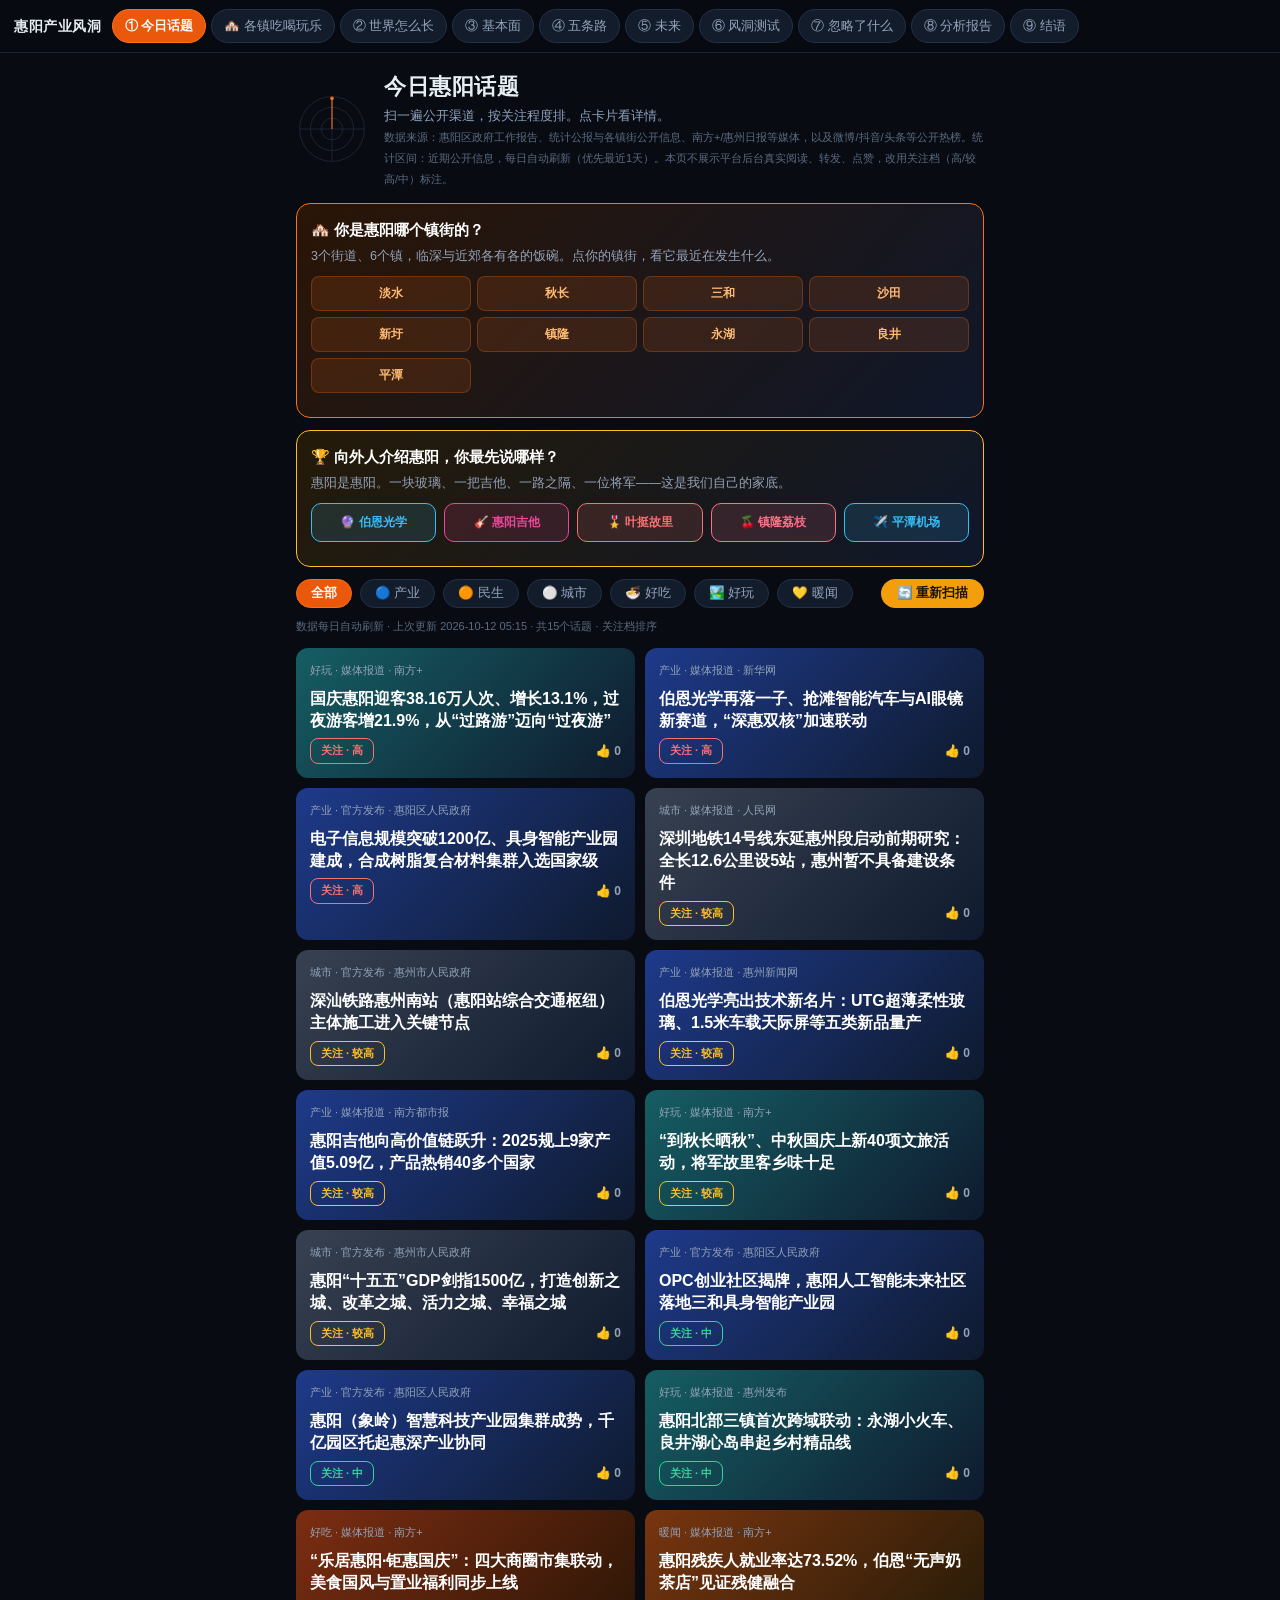
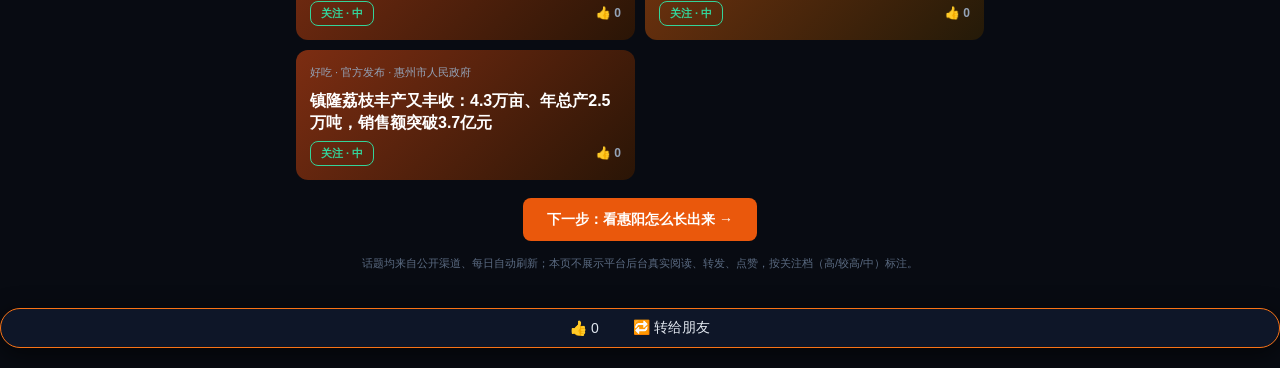
==== index.html @ 1bed4685 "惠阳产业决策风洞（命门·邻）：10页面+统一模型内核+hot/life 数据快照 (2026-10-12)" ====
<!doctype html>
<html lang="zh-CN"><head><meta charset="utf-8"><meta name="viewport" content="width=device-width,initial-scale=1">
<title>惠阳产业风洞 · 今日话题</title>
<style>
*{box-sizing:border-box}
body{margin:0;background:#080b12;color:#e6edf3;font:14px/1.6 -apple-system,"PingFang SC","Microsoft YaHei",sans-serif}
.nav{position:sticky;top:0;z-index:50;display:flex;gap:5px;align-items:center;padding:9px 14px;background:rgba(8,11,18,.95);border-bottom:1px solid #1b2434;backdrop-filter:blur(8px);overflow-x:auto}
.nav b{font-size:14px;margin-right:6px;letter-spacing:.5px;flex:none}
.nav a{background:#131c2b;color:#93a4bd;border:1px solid #22304a;padding:6px 12px;border-radius:20px;font-size:12.5px;text-decoration:none;white-space:nowrap;flex:none}
.nav a.on{background:#ea580c;border-color:#f97316;color:#fff;font-weight:600}
.wrap{max-width:720px;margin:auto;padding:16px}
.head{display:flex;align-items:center;gap:16px;margin-bottom:14px}
.radar{width:72px;height:72px;flex:none;position:relative}
h1{font-size:22px;margin:0 0 2px;letter-spacing:.5px}
.sub{color:#8fa3bf;font-size:13px;margin:0}
.toolbar{display:flex;gap:8px;align-items:center;margin-bottom:10px;flex-wrap:wrap}
.cat{background:#131c2b;color:#93a4bd;border:1px solid #22304a;padding:5px 14px;border-radius:16px;font-size:12.5px;cursor:pointer;transition:.2s}
.cat.on{background:#ea580c;border-color:#f97316;color:#fff;font-weight:600}
.refresh{background:#f59e0b;color:#1a1206;border:0;padding:6px 16px;border-radius:16px;font-size:12.5px;font-weight:700;cursor:pointer;margin-left:auto}
.refresh:active{transform:scale(.96)}
.scan-info{font-size:11px;color:#5b6b82;margin-bottom:12px}
.next{text-align:center;margin-top:18px}
.next a{background:#ea580c;color:#fff;padding:10px 24px;border-radius:8px;text-decoration:none;font-weight:600;display:inline-block}
.disc{margin-top:14px;font-size:11px;color:#5b6b82;text-align:center}
@keyframes fd{from{opacity:0;transform:translateY(8px)}to{opacity:1;transform:none}}
@keyframes spin{to{transform:rotate(360deg)}}
.scanline{transform-origin:center;animation:spin 3s linear infinite}
.scanline.fast{animation-duration:.8s}
@keyframes pulse{0%,100%{opacity:.4}50%{opacity:1}}
.pulse{animation:pulse 1.5s ease-in-out infinite}
</style></head><body>

<div class="nav">
  <b>惠阳产业风洞</b>
  <a href="index.html" class="on">① 今日话题</a>
  <a href="town.html">🏘️ 各镇吃喝玩乐</a>
  <a href="network.html">② 世界怎么长</a>
  <a href="who.html">③ 基本面</a>
  <a href="choices.html">④ 五条路</a>
  <a href="future.html">⑤ 未来</a>
  <a href="windtunnel.html">⑥ 风洞测试</a>
  <a href="blindspot.html">⑦ 忽略了什么</a>
  <a href="report.html">⑧ 分析报告</a>
  <a href="ending.html">⑨ 结语</a>
</div>

<div class="wrap">
  <div class="head">
    <svg class="radar" viewBox="0 0 80 80">
      <circle cx="40" cy="40" r="36" fill="none" stroke="#1c2739" stroke-width="1"/>
      <circle cx="40" cy="40" r="24" fill="none" stroke="#1c2739" stroke-width="1"/>
      <circle cx="40" cy="40" r="12" fill="none" stroke="#1c2739" stroke-width="1"/>
      <line x1="40" y1="4" x2="40" y2="76" stroke="#1c2739" stroke-width="1"/>
      <line x1="4" y1="40" x2="76" y2="40" stroke="#1c2739" stroke-width="1"/>
      <g class="scanline" id="scanline">
        <line x1="40" y1="40" x2="40" y2="6" stroke="#f97316" stroke-width="1.5" opacity="0.8"/>
        <circle cx="40" cy="6" r="2" fill="#f97316"/>
      </g>
    </svg>
    <div>
      <h1>今日惠阳话题</h1>
      <p class="sub">扫一遍公开渠道，按关注程度排。点卡片看详情。<br><span style="font-size:11px;color:#5b6b82">数据来源：惠阳区政府工作报告、统计公报与各镇街公开信息、南方+/惠州日报等媒体，以及微博/抖音/头条等公开热榜。统计区间：近期公开信息，每日自动刷新（优先最近1天）。本页不展示平台后台真实阅读、转发、点赞，改用关注档（高/较高/中）标注。</span></p>
    </div>
  </div>

  <!-- 你是哪个镇街的 -->
  <div style="margin:12px 0;padding:14px;background:linear-gradient(135deg,#2a1506,#0f172a);border:1px solid #f97316;border-radius:14px">
    <div style="font-size:15px;font-weight:800;color:#fff;margin-bottom:4px">🏘️ 你是惠阳哪个镇街的？</div>
    <div style="font-size:12.5px;color:#94a3b8;margin-bottom:10px">3个街道、6个镇，临深与近郊各有各的饭碗。点你的镇街，看它最近在发生什么。</div>
    <div id="townGrid" style="display:grid;grid-template-columns:repeat(4,1fr);gap:6px"></div>
    <div id="townOut" style="margin-top:10px;font-size:12.5px;color:#cbd5e1;line-height:1.6"></div>
  </div>

  <!-- 惠阳骄傲 -->
  <div style="margin:12px 0;padding:14px;background:linear-gradient(135deg,#241a08,#0f172a);border:1px solid #fbbf24;border-radius:14px">
    <div style="font-size:15px;font-weight:800;color:#fff;margin-bottom:4px">🏆 向外人介绍惠阳，你最先说哪样？</div>
    <div style="font-size:12.5px;color:#94a3b8;margin-bottom:10px">惠阳是惠阳。一块玻璃、一把吉他、一路之隔、一位将军——这是我们自己的家底。</div>
    <div id="proudGrid" style="display:flex;gap:8px;flex-wrap:wrap"></div>
    <div id="proudOut" style="margin-top:10px;font-size:12.5px;color:#cbd5e1;line-height:1.6"></div>
  </div>


  <div class="toolbar">
    <button class="cat on" data-c="all">全部</button>
    <button class="cat" data-c="ind">🔵 产业</button>
    <button class="cat" data-c="life">🟠 民生</button>
    <button class="cat" data-c="city">⚪ 城市</button>
    <button class="cat" data-c="food">🍜 好吃</button>
    <button class="cat" data-c="fun">🏞️ 好玩</button>
    <button class="cat" data-c="gossip">💛 暖闻</button>
    <button class="refresh" id="btnScan">🔄 重新扫描</button>
  </div>
  <div class="scan-info" id="scanInfo">正在读取当日话题…</div>

  <div id="topicList"></div>

  <div class="next"><a href="network.html">下一步：看惠阳怎么长出来 →</a></div>
  <div class="disc">话题均来自公开渠道、每日自动刷新；本页不展示平台后台真实阅读、转发、点赞，按关注档（高/较高/中）标注。</div>
</div>

<script>
let curCat="all";
let liveTopics=[];

const catMap={industry:"ind",livelihood:"life",city:"city",food:"food",fun:"fun",gossip:"gossip"};
let allData=[];
let hotMeta={};

// 读取当日话题快照（由数据雷达每日生成、推送）
async function loadHot(){
  let j;
  for(let a=0;a<3;a++){
    try{
      const r=await fetch("hot.json?ts="+Date.now());
      if(!r.ok) throw new Error("http "+r.status);
      j=await r.json(); break;
    }catch(e){ if(a===2) throw e; await new Promise(s=>setTimeout(s,500)); }
  }
  hotMeta=j;
  allData=j.items.map(it=>({
    t:it.title, c:catMap[it.cat]||"city",
    src:it.source, srcLevel:it.srcLevel, url:it.url, d:it.summary,
    live:it.live, tier:it.tier
  }));
}

function allTopics(){return allData;}

function render(){
  let list=curCat==="all"?allTopics():allTopics().filter(x=>x.c===curCat);
  const grads={ind:"linear-gradient(135deg,#1e3a8a,#0f1a2e)",life:"linear-gradient(135deg,#7c2d12,#1a0f0f)",city:"linear-gradient(135deg,#374151,#0f1a2e)",food:"linear-gradient(135deg,#7c2d12,#2a1506)",fun:"linear-gradient(135deg,#155e63,#0f1a2e)",gossip:"linear-gradient(135deg,#78350f,#241a08)"};
  const catName={ind:"产业",life:"民生",city:"城市",food:"好吃",fun:"好玩",gossip:"暖闻"};
  const tierColor={"高":"#f87171","较高":"#fbbf24","中":"#34d399"};
  const el=document.getElementById("topicList");
  el.style.cssText="display:grid;grid-template-columns:1fr 1fr;gap:10px";
  el.innerHTML=list.map((x)=>{
    const liveBadge=x.live?'<span style="background:#dc2626;color:#fff;font-size:9px;padding:1px 5px;border-radius:3px;margin-left:5px">实时</span>':'';
    const tc=tierColor[x.tier]||"#34d399";
    return `<div class="tcard" data-t="${x.t}" style="background:${grads[x.c]||grads.city};border-radius:12px;padding:14px;cursor:pointer">
      <div style="font-size:11px;color:#94a3b8">${catName[x.c]||"城市"}${liveBadge} · ${x.srcLevel||""} · ${x.src||""}</div>
      <div style="font-size:16px;font-weight:800;color:#fff;margin:8px 0 6px;line-height:1.4">${x.t}</div>
      <div style="display:flex;align-items:center;justify-content:space-between">
        <span style="font-size:11px;font-weight:800;color:${tc};border:1px solid ${tc};border-radius:8px;padding:3px 10px">关注 · ${x.tier}</span>
        <span class="likeBtn" onclick="event.stopPropagation();like(this,'${x.t}')" style="font-size:12px;color:#94a3b8;cursor:pointer">👍 <b class="ln">0</b></span>
      </div>
      <div class="detail" style="font-size:11.5px;color:#cbd5e1;margin-top:8px;display:none">${x.d||""}</div>
    </div>`;
  }).join("");
  document.querySelectorAll("#topicList .tcard").forEach(c=>{
    c.onclick=()=>{const d=c.querySelector(".detail");d.style.display=d.style.display==="none"?"block":"none";};
  });
}
function like(el,t){
  let n=parseInt(el.querySelector(".ln").textContent)+1;
  el.querySelector(".ln").textContent=n;
  localStorage.setItem("like_"+t,n);
  el.style.transform="scale(1.2)";setTimeout(()=>el.style.transform="",200);
}
document.querySelectorAll(".cat").forEach(b=>{
  b.onclick=()=>{
    document.querySelectorAll(".cat").forEach(x=>x.classList.remove("on"));
    b.classList.add("on");
    curCat=b.dataset.c;
    render();
  };
});

function scanText(){
  return `数据每日自动刷新 · 上次更新 ${hotMeta.updated||"—"} · 共${allData.length}个话题 · 关注档排序`;
}

document.getElementById("btnScan").onclick=async function(){
  this.innerHTML='<span class="pulse">⏳</span> 扫描中…';
  document.getElementById("scanInfo").textContent="雷达旋转中，正在读取当日话题快照…";
  document.getElementById("scanline").classList.add("fast");
  await loadHot();
  this.innerHTML="🔄 重新扫描";
  document.getElementById("scanline").classList.remove("fast");
  document.getElementById("scanInfo").textContent=scanText();
  render();
};

(async()=>{
  await loadHot();
  document.getElementById("scanInfo").textContent=scanText();
  render();
})();
</script>

<div class="likebar">
  <button onclick="likePage()">👍 <span id="pcount">0</span></button>
  <button onclick="sharePage()">🔁 转给朋友</button>
</div>
<style>
.likebar{position:relative;bottom:auto;transform:none;display:flex;justify-content:center;align-items:center;margin:20px 0;background:rgba(15,23,42,.96);border:1px solid #f97316;border-radius:24px;padding:9px 20px;gap:22px;z-index:999;box-shadow:0 6px 24px rgba(0,0,0,.6)}
.likebar button{background:none;border:none;color:#e2e8f0;font-size:14px;cursor:pointer}
.likebar button:active{transform:scale(1.15)}
</style>
<script>
(function(){
  var k="like_"+location.pathname;
  var n=parseInt(localStorage.getItem(k)||"0");
  document.getElementById("pcount").textContent=n;
  window.likePage=function(){n++;localStorage.setItem(k,n);document.getElementById("pcount").textContent=n;};
  window.sharePage=function(){
    var m=document.getElementById("shareModal");
    if(!m){
      m=document.createElement("div");m.id="shareModal";
      m.style.cssText="position:fixed;inset:0;background:rgba(0,0,0,.8);z-index:9999;display:flex;align-items:center;justify-content:center;padding:20px";
      m.onclick=function(){m.remove();};
      m.innerHTML='<div style="background:#0f172a;padding:20px;border-radius:14px;text-align:center" onclick="event.stopPropagation()"><div style="color:#fff;font-size:14px;margin-bottom:12px">截图二维码，发给朋友/群</div><img src="https://api.qrserver.com/v1/create-qr-code/?size=200x200&data='+encodeURIComponent(location.href)+'" style="width:200px;height:200px;background:#fff;padding:8px;border-radius:8px"><div style="color:#94a3b8;font-size:12px;margin-top:12px">扫码打开</div></div>';
      document.body.appendChild(m);
    }
    navigator.clipboard && navigator.clipboard.writeText(location.href);
  };
})();
</script>
<script>
// 你是惠阳哪个镇街的
(function(){
  const TOWNS=[
    {n:"淡水",tag:"区中心·惠阳站",say:"区政府驻地，深汕高铁枢纽、老城商圈。"},
    {n:"秋长",tag:"伯恩·吉他·将军故里",say:"伯恩8万就业、吉他之乡、叶挺纪念园。"},
    {n:"三和",tag:"千亿园区",say:"象岭智慧科技产业园、具身智能主战场。"},
    {n:"沙田",tag:"温泉·舞麒麟",say:"润杨溪谷温泉、舞麒麟非遗。"},
    {n:"新圩",tag:"临深门户",say:"紧贴深圳，万洋科技城、产业一体化前沿。"},
    {n:"镇隆",tag:"荔枝之乡",say:"镇隆荔枝国家地标，山顶水库山野。"},
    {n:"永湖",tag:"慈姑·车载光学",say:"吊沥慈姑、伯恩车载光学基地。"},
    {n:"良井",tag:"汤粉·三黄鸡",say:"良井汤粉、三黄鸡，凤栖良田。"},
    {n:"平潭",tag:"机场·四季绿",say:"惠州平潭机场、都市蔬菜基地。"}
  ];
  document.getElementById("townGrid").innerHTML=TOWNS.map(t=>
    `<button onclick="pickTown('${t.n}')" style="background:#f9731622;border:1px solid #f9731644;color:#fdba74;border-radius:8px;padding:8px 4px;cursor:pointer;font-size:12px;font-weight:700">${t.n}</button>`
  ).join("");
  window.pickTown=function(n){
    const t=TOWNS.find(x=>x.n===n);if(!t)return;
    document.getElementById("townOut").innerHTML=`你是<b style="color:#fb923c">${t.n}人</b>——${t.tag}。<br>${t.say}<br><span style="color:#6b7280">这个镇街在惠阳这盘棋里，占的是${t.tag}这个位置。</span>`;
  };
})();
</script>
<script>
// 惠阳骄傲：向外人先说什么
(function(){
  const KEY="huiyang_proud_v1";
  const opts=[
    {k:"glass",label:"🔮 伯恩光学",c:"#38bdf8",say:"一块玻璃，全球智能设备外观结构龙头。"},
    {k:"guitar",label:"🎸 惠阳吉他",c:"#ec4899",say:"秋长吉他销40多国、半小时配齐。"},
    {k:"ye",label:"🎖️ 叶挺故里",c:"#f87171",say:"将军故里，红色客乡。"},
    {k:"lychee",label:"🍒 镇隆荔枝",c:"#fb7185",say:"国家地理标志，荔枝之乡。"},
    {k:"airport",label:"✈️ 平潭机场",c:"#38bdf8",say:"惠州机场，临深交通枢纽。"}
  ];
  let d=JSON.parse(localStorage.getItem(KEY)||'{}');
  opts.forEach(o=>{if(typeof d[o.k]!=="number")d[o.k]=0;});
  document.getElementById("proudGrid").innerHTML=opts.map(o=>
    `<button onclick="pickProud('${o.k}')" style="flex:1;min-width:80px;background:${o.c}22;border:1px solid ${o.c};color:${o.c};border-radius:10px;padding:10px 6px;cursor:pointer;font-size:12px;font-weight:700">${o.label}</button>`
  ).join("");
  window.pickProud=function(k){
    if(localStorage.getItem(KEY+"_done"))return;
    d[k]++;localStorage.setItem(KEY,JSON.stringify(d));localStorage.setItem(KEY+"_done","1");
    const my=opts.find(o=>o.k===k);
    document.getElementById("proudOut").innerHTML=`你选了<b style="color:${my.c}">${my.label}</b>。<br>这是你本机的记录——${my.say}<br>惠阳是惠阳，这就是我们的家底。`;
  };
})();
</script>
</body></html>
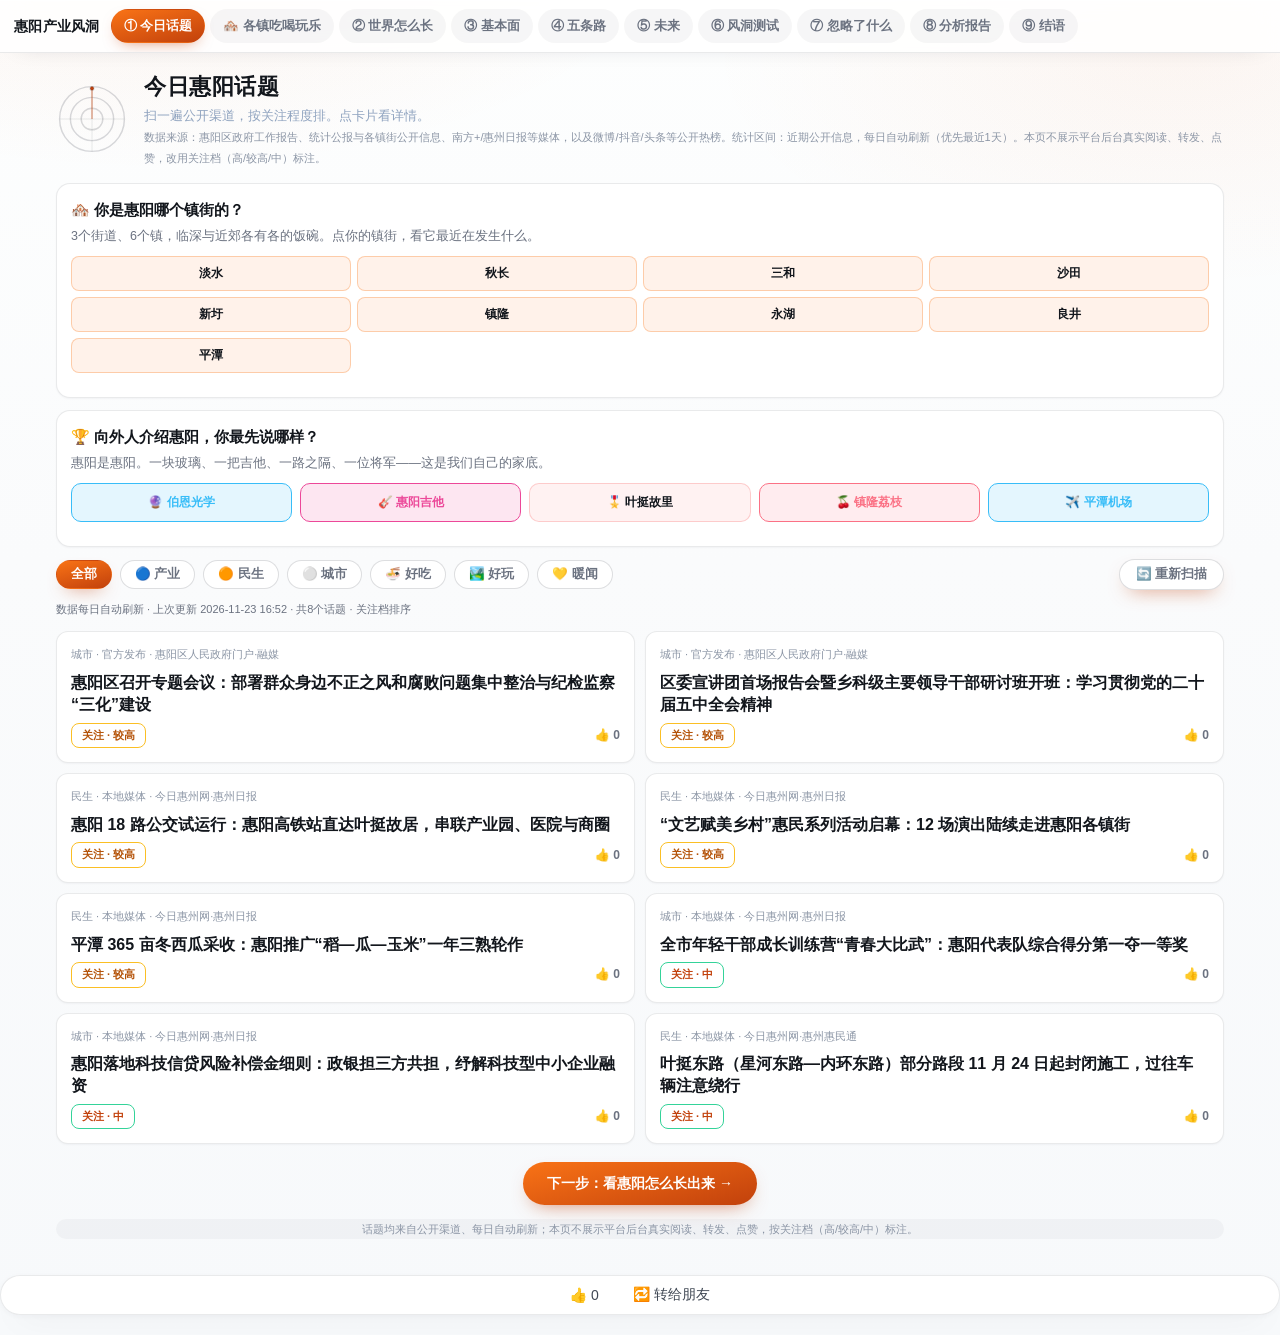
==== commit 188c4c91: "UI: 升级为高级白玻璃浅色设计系统 - 新增 ui/premium.css 覆盖层（保留原有结构与交互，只改配色/字重/阴影/圆角） - 11 个页面注入样式 + premium 偶发 503 自动" ====
--- a/index.html
+++ b/index.html
@@ -28,7 +28,14 @@
 .scanline.fast{animation-duration:.8s}
 @keyframes pulse{0%,100%{opacity:.4}50%{opacity:1}}
 .pulse{animation:pulse 1.5s ease-in-out infinite}
-</style></head><body>
+</style><link rel="stylesheet" href="ui/premium.css">
+<script>/* premium 样式偶发 503：失败自动重试一次 */
+(function(){var r={};Array.prototype.forEach.call(
+document.querySelectorAll('link[rel="stylesheet"][href*="premium"]'),
+function(l){l.addEventListener("error",function(){if(r[l.href])return;r[l.href]=1;
+var s=document.createElement("link");s.rel="stylesheet";
+s.href=l.href.split("?")[0]+"?retry="+Date.now();document.head.appendChild(s);});});})();</script>
+</head><body>
 
 <div class="nav">
   <b>惠阳产业风洞</b>
@@ -126,6 +133,7 @@
 
 function allTopics(){return allData;}
 
+function esc(s){return String(s==null?"":s).replace(/[&<>"']/g,c=>({"&":"&amp;","<":"&lt;",">":"&gt;",'"':"&quot;","'":"&#39;"}[c]));}
 function render(){
   let list=curCat==="all"?allTopics():allTopics().filter(x=>x.c===curCat);
   const grads={ind:"linear-gradient(135deg,#1e3a8a,#0f1a2e)",life:"linear-gradient(135deg,#7c2d12,#1a0f0f)",city:"linear-gradient(135deg,#374151,#0f1a2e)",food:"linear-gradient(135deg,#7c2d12,#2a1506)",fun:"linear-gradient(135deg,#155e63,#0f1a2e)",gossip:"linear-gradient(135deg,#78350f,#241a08)"};
@@ -136,16 +144,16 @@
   el.innerHTML=list.map((x)=>{
     const liveBadge=x.live?'<span style="background:#dc2626;color:#fff;font-size:9px;padding:1px 5px;border-radius:3px;margin-left:5px">实时</span>':'';
     const tc=tierColor[x.tier]||"#34d399";
-    return `<div class="tcard" data-t="${x.t}" style="background:${grads[x.c]||grads.city};border-radius:12px;padding:14px;cursor:pointer">
-      <div style="font-size:11px;color:#94a3b8">${catName[x.c]||"城市"}${liveBadge} · ${x.srcLevel||""} · ${x.src||""}</div>
-      <div style="font-size:16px;font-weight:800;color:#fff;margin:8px 0 6px;line-height:1.4">${x.t}</div>
+    return `<div class="tcard" data-t="${esc(x.t)}" style="background:${grads[x.c]||grads.city};border-radius:12px;padding:14px;cursor:pointer">
+      <div style="font-size:11px;color:#94a3b8">${catName[x.c]||"城市"}${liveBadge} · ${esc(x.srcLevel||"")} · ${esc(x.src||"")}</div>
+      <div style="font-size:16px;font-weight:800;color:#fff;margin:8px 0 6px;line-height:1.4">${esc(x.t)}</div>
       <div style="display:flex;align-items:center;justify-content:space-between">
-        <span style="font-size:11px;font-weight:800;color:${tc};border:1px solid ${tc};border-radius:8px;padding:3px 10px">关注 · ${x.tier}</span>
-        <span class="likeBtn" onclick="event.stopPropagation();like(this,'${x.t}')" style="font-size:12px;color:#94a3b8;cursor:pointer">👍 <b class="ln">0</b></span>
+        <span style="font-size:11px;font-weight:800;color:${tc};border:1px solid ${tc};border-radius:8px;padding:3px 10px">关注 · ${esc(x.tier||"")}</span>
+        <span class="likeBtn" onclick="event.stopPropagation();like(this,'${esc(x.t)}')" style="font-size:12px;color:#94a3b8;cursor:pointer">👍 <b class="ln">0</b></span>
       </div>
-      <div class="detail" style="font-size:11.5px;color:#cbd5e1;margin-top:8px;display:none">${x.d||""}</div>
+      <div class="detail" style="font-size:11.5px;color:#cbd5e1;margin-top:8px;display:none">${esc(x.d||"")}${x.url?'<div style="margin-top:8px"><a href="'+esc(x.url)+'" target="_blank" rel="noopener nofollow" style="color:#7dd3fc;text-decoration:underline" onclick="event.stopPropagation()">查看原始报道 ↗</a></div>':''}</div>
     </div>`;
-  }).join("");
+  }).join("")||'<div style="grid-column:1/-1;color:#5b6b82;text-align:center;padding:26px 0">今日话题快照暂不可用（读取失败），可点「重新扫描」重试；页面其余内容不受影响。</div>';
   document.querySelectorAll("#topicList .tcard").forEach(c=>{
     c.onclick=()=>{const d=c.querySelector(".detail");d.style.display=d.style.display==="none"?"block":"none";};
   });
@@ -173,16 +181,24 @@
   this.innerHTML='<span class="pulse">⏳</span> 扫描中…';
   document.getElementById("scanInfo").textContent="雷达旋转中，正在读取当日话题快照…";
   document.getElementById("scanline").classList.add("fast");
-  await loadHot();
-  this.innerHTML="🔄 重新扫描";
-  document.getElementById("scanline").classList.remove("fast");
-  document.getElementById("scanInfo").textContent=scanText();
+  try{
+    await loadHot();
+    this.innerHTML="🔄 重新扫描";
+    document.getElementById("scanline").classList.remove("fast");
+    document.getElementById("scanInfo").textContent=scanText();
+  }catch(e){
+    this.innerHTML="🔄 重新扫描";
+    document.getElementById("scanline").classList.remove("fast");
+    document.getElementById("scanInfo").textContent="扫描失败：快照暂不可用（请检查网络后重试）；页面其余内容不受影响。";
+  }
   render();
 };
 
 (async()=>{
-  await loadHot();
-  document.getElementById("scanInfo").textContent=scanText();
+  let hotOk=true;
+  try{ await loadHot(); }
+  catch(e){ hotOk=false; hotMeta={}; allData=[]; }
+  document.getElementById("scanInfo").textContent=hotOk?scanText():"今日话题快照暂不可用（读取失败），可点「重新扫描」重试；页面其余内容不受影响。";
   render();
 })();
 </script>
--- a/ui/premium.css
+++ b/ui/premium.css
@@ -0,0 +1,854 @@
+/* ============================================================
+   惠东 · 高级浅色设计系统（深色模板 → 白玻璃浅色）
+   只改颜色 / 字重 / 阴影 / 圆角，不动结构与交互
+   ============================================================ */
+:root{
+  --ac:#c2410c;            /* 区域主色：惠东海青 */
+  --ac-2:#ea580c;
+  --ac-soft:rgba(234,88,12,.10);
+  --ac-line:rgba(234,88,12,.34);
+  --ink:#12161c;
+  --ink2:#3f4753;
+  --ink3:#6b7280;
+  --ink4:#8b95a5;
+  --hair:rgba(17,24,39,.09);
+  --hair-2:rgba(17,24,39,.14);
+  --card:#ffffff;
+  --card-2:#fbfcfd;
+  --shadow-1:0 1px 2px rgba(16,24,40,.04);
+  --shadow-2:0 2px 6px rgba(16,24,40,.04), 0 14px 34px -18px rgba(16,24,40,.22);
+  --shadow-3:0 4px 12px rgba(16,24,40,.05), 0 28px 60px -24px rgba(16,24,40,.26);
+  --r-lg:18px; --r-md:14px; --r-sm:10px;
+  --gold:#b45309;
+  --red:#c0392b;
+  --green:#0f766e;
+  --violet:#6d28d9;
+}
+
+/* ---------- 基础 ---------- */
+html body{
+  background:
+    radial-gradient(900px 420px at 12% -6%, rgba(234,88,12,.07), transparent 60%),
+    radial-gradient(760px 380px at 92% 4%, rgba(234,88,12,.05), transparent 62%),
+    linear-gradient(180deg,#fdfefe 0%,#fafbfc 42%,#f7f9fb 100%) !important;
+  color:var(--ink) !important;
+  font-feature-settings:"tnum" 1;
+  -webkit-font-smoothing:antialiased;
+}
+html body ::selection{background:rgba(234,88,12,.18);color:var(--ink)}
+html body a{color:var(--ac)}
+html body b,html body strong{color:inherit}
+html body small{color:var(--ink3)}
+
+/* ---------- 顶部导航 ---------- */
+html body .nav{
+  background:rgba(255,255,255,.86) !important;
+  backdrop-filter:saturate(180%) blur(14px);
+  border-bottom:1px solid var(--hair) !important;
+  box-shadow:0 1px 0 rgba(255,255,255,.9) inset, 0 8px 24px -20px rgba(16,24,40,.28);
+}
+html body .nav b{color:var(--ink) !important;font-weight:800;letter-spacing:.02em}
+html body .nav a{
+  background:rgba(17,24,39,.035) !important;
+  color:var(--ink3) !important;
+  border:1px solid transparent !important;
+  border-radius:999px !important;
+  font-weight:600;
+  transition:background .18s,color .18s,border-color .18s;
+}
+html body .nav a:hover{background:rgba(234,88,12,.08) !important;color:var(--ac) !important}
+html body .nav a.on{
+  background:linear-gradient(165deg,#f97316,#c2410c) !important;
+  color:#fff !important;
+  border-color:transparent !important;
+  box-shadow:0 6px 16px -8px rgba(194,65,12,.65);
+}
+
+/* ---------- 版心 ---------- */
+html body .wrap{max-width:1200px}
+
+/* ---------- Hero ---------- */
+html body .hero{
+  background:
+    radial-gradient(120% 120% at 50% 0%, rgba(234,88,12,.10), transparent 58%),
+    linear-gradient(180deg,#ffffff 0%,#fbfdfe 100%) !important;
+  border:1px solid var(--hair) !important;
+  box-shadow:var(--shadow-2);
+}
+html body .hero::before{
+  background:
+    radial-gradient(circle at 16% 84%, rgba(234,88,12,.10) 0%, transparent 42%),
+    radial-gradient(circle at 82% 78%, rgba(251,191,36,.12) 0%, transparent 40%),
+    radial-gradient(circle at 50% 100%, rgba(234,88,12,.08) 0%, transparent 60%) !important;
+}
+html body .hero .kick{
+  color:var(--ac) !important;
+  font-weight:700;
+  letter-spacing:.32em !important;
+  font-size:10.5px !important;
+}
+html body .hero h1{
+  color:var(--ink) !important;
+  font-weight:900 !important;
+  letter-spacing:-.02em !important;
+  font-size:34px !important;
+  line-height:1.28 !important;
+}
+html body .hero h1 .sea{
+  background:linear-gradient(120deg,#c2410c,#ea580c 55%,#0ea5b7);
+  -webkit-background-clip:text;background-clip:text;color:transparent !important;
+}
+html body .hero .sub{color:var(--ink3) !important;line-height:1.9 !important}
+html body .hero .sub span{color:var(--ink4) !important}
+
+/* ---------- 卡片骨架 ---------- */
+html body .card,
+html body .scan-row,
+html body .town-panel,
+html body .proud-panel,
+html body .chartbox,
+html body .kpi,
+html body .metric,
+html body .val-card,
+html body .param-panel,
+html body .val-grid,
+html body .ab-card,
+html body .scen-grid,
+html body .vegcard{
+  background:linear-gradient(165deg,#ffffff 0%,#fcfdfe 100%) !important;
+  border:1px solid var(--hair) !important;
+  border-radius:var(--r-lg) !important;
+  box-shadow:var(--shadow-1) !important;
+}
+html body .card:hover,
+html body .tcard:hover{
+  box-shadow:var(--shadow-3) !important;
+  transform:translateY(-2px);
+}
+
+/* 强调面板：左侧主色竖条 */
+html body .town-panel,
+html body .proud-panel{
+  position:relative;overflow:hidden;
+}
+html body .town-panel::before,
+html body .proud-panel::before{
+  content:"";position:absolute;left:0;top:0;bottom:0;width:4px;
+  background:linear-gradient(180deg,var(--ac),rgba(234,88,12,.25));
+  border-radius:4px 0 0 4px;
+}
+
+/* ---------- 雷达 ---------- */
+html body .radar circle,
+html body .radar line{stroke:rgba(17,24,39,.16) !important}
+html body .radar .scanline line{stroke:var(--ac) !important}
+html body .radar .scanline circle{fill:var(--ac) !important}
+
+html body .scan-info{color:var(--ink3) !important;line-height:1.8}
+html body .refresh,
+html body .btn,
+html body .rbtn,
+html body .next a{
+  background:linear-gradient(165deg,#f97316,#c2410c) !important;
+  color:#fff !important;
+  border:0 !important;
+  border-radius:999px !important;
+  font-weight:700 !important;
+  box-shadow:0 8px 20px -10px rgba(194,65,12,.7) !important;
+  transition:transform .16s,box-shadow .16s !important;
+}
+html body .refresh:hover,
+html body .btn:hover,
+html body .next a:hover{transform:translateY(-1px);box-shadow:0 12px 26px -12px rgba(194,65,12,.75) !important}
+html body .ghost,
+html body .plain{
+  background:#fff !important;color:var(--ink2) !important;
+  border:1px solid var(--hair-2) !important;box-shadow:none !important;
+}
+
+/* ---------- 面板标题 ---------- */
+html body .town-panel .t,
+html body .proud-panel .t,
+html body .rank-title,
+html body .ruler-title,
+html body .acttitle,
+html body .conclusion{
+  color:var(--ink) !important;font-weight:800 !important;letter-spacing:-.01em;
+}
+html body .town-panel .d,
+html body .proud-panel .d,
+html body .ruler-desc{
+  color:var(--ink3) !important;
+}
+
+/* ---------- 镇街 / 骄傲 按钮 ---------- */
+html body .town-grid button,
+html body .proud-row button{
+  background:var(--ac-soft) !important;
+  border:1px solid var(--ac-line) !important;
+  color:var(--ac) !important;
+  font-weight:700 !important;
+  border-radius:var(--r-sm) !important;
+}
+html body .town-grid button:hover,
+html body .proud-row button:hover{
+  background:rgba(234,88,12,.18) !important;
+  transform:translateY(-1px);
+  box-shadow:0 8px 18px -12px rgba(194,65,12,.7);
+}
+html body .town-out,
+html body .proud-out,
+html body .vote-out{
+  color:var(--ink2) !important;line-height:1.85;
+}
+
+/* ---------- 分类筛选 ---------- */
+html body .cat,
+html body .switch,
+html body .toolbar button{
+  background:#fff !important;
+  color:var(--ink3) !important;
+  border:1px solid var(--hair-2) !important;
+  border-radius:999px !important;
+  font-weight:600 !important;
+}
+html body .cat:hover{color:var(--ac) !important;border-color:var(--ac-line) !important}
+html body .cat.on,
+html body .switch.on,
+html body .toolbar button.on{
+  background:linear-gradient(165deg,#f97316,#c2410c) !important;
+  color:#fff !important;border-color:transparent !important;
+  box-shadow:0 8px 18px -10px rgba(194,65,12,.7) !important;
+}
+
+/* ---------- 话题卡 ---------- */
+html body .topic-grid{gap:14px}
+html body .tcard{
+  background:linear-gradient(165deg,#ffffff,#fbfcfd) !important;
+  border:1px solid var(--hair) !important;
+  box-shadow:var(--shadow-1) !important;
+}
+html body .tcard .meta{color:var(--ink4) !important;font-weight:600}
+html body .tcard .title{color:var(--ink) !important;font-weight:800 !important;line-height:1.5}
+html body .tcard .detail{color:var(--ink2) !important}
+html body .tcard .detail a,
+html body .detail a{color:var(--ac) !important}
+html body .tier{
+  background:var(--ac-soft) !important;color:var(--ac) !important;
+  border:1px solid var(--ac-line) !important;border-radius:999px !important;
+}
+html body .like-btn,
+html body .likeBtn{color:var(--ink3) !important}
+html body .likebar{background:#fff !important;border:1px solid var(--hair) !important;box-shadow:var(--shadow-2) !important}
+html body .likebar button{color:var(--ink2) !important}
+
+/* ---------- 正文文字 ---------- */
+html body .disc,
+html body .note,
+html body .algo-note,
+html body .worldnote{
+  color:var(--ink4) !important;line-height:1.85 !important;
+}
+html body .src,
+html body .src-list,
+html body .met,
+html body .meta{color:var(--ink4) !important}
+html body .quote,
+html body .bigquote{
+  color:var(--ink2) !important;
+  border-left:3px solid var(--ac-line) !important;
+  background:rgba(234,88,12,.05) !important;
+  border-radius:0 var(--r-sm) var(--r-sm) 0 !important;
+}
+
+/* ---------- 数字 ---------- */
+html body .num,
+html body .val,
+html body .kpi b,
+html body .metric b,
+html body .big{
+  color:var(--ink) !important;
+  font-weight:900 !important;
+  letter-spacing:-.02em !important;
+}
+html body .kpi .l,
+html body .kpi .lab,
+html body .metric .l,
+html body .metric .lab{color:var(--ink3) !important}
+
+/* ---------- 步骤 / 路径 ---------- */
+html body .step{
+  background:#fff !important;
+  border:1px solid var(--hair) !important;
+  border-left:3px solid var(--ac-line) !important;
+  border-radius:var(--r-sm) !important;
+  color:var(--ink2) !important;
+}
+html body .path{
+  color:var(--ink2) !important;
+  border-left:2px dashed var(--hair-2) !important;
+}
+
+/* ---------- 图表容器 ---------- */
+html body .chart,
+html body .chartbox,
+html body .chart-sm{
+  background:#fff !important;
+  border:1px solid var(--hair) !important;
+  border-radius:var(--r-md) !important;
+}
+
+/* ---------- 表格 / 列表 ---------- */
+html body table{color:var(--ink2) !important}
+html body th{color:var(--ink3) !important;border-bottom:1px solid var(--hair-2) !important}
+html body td{border-bottom:1px solid var(--hair) !important}
+html body .rank-row{border-bottom:1px solid var(--hair) !important}
+html body .rank-row:hover{background:rgba(234,88,12,.04) !important}
+
+/* ---------- 进度条 / 量表 ---------- */
+html body .bar-bg{background:rgba(17,24,39,.06) !important;border-radius:999px !important}
+html body .bar{background:linear-gradient(90deg,#ea580c,#c2410c) !important;border-radius:999px !important}
+html body .gauge{color:var(--ink3) !important}
+
+/* ---------- 标签 ---------- */
+html body .tag,
+html body .pick-tag,
+html body .blood-tag,
+html body .grade,
+html body .flag{
+  background:rgba(17,24,39,.05) !important;
+  color:var(--ink2) !important;
+  border:1px solid var(--hair) !important;
+  border-radius:999px !important;
+}
+html body .blood-A{color:var(--red) !important;background:rgba(192,57,43,.08) !important;border-color:rgba(192,57,43,.28) !important}
+html body .blood-B{color:var(--gold) !important;background:rgba(180,83,9,.08) !important;border-color:rgba(180,83,9,.28) !important}
+html body .blood-C{color:var(--green) !important;background:rgba(15,118,110,.08) !important;border-color:rgba(15,118,110,.28) !important}
+
+/* ---------- 场景 / 对比 ---------- */
+html body .scene,
+html body .scenes,
+html body .ab-side,
+html body .ab-mid{
+  background:#fff !important;
+  border:1px solid var(--hair) !important;
+  border-radius:var(--r-md) !important;
+  color:var(--ink2) !important;
+}
+html body .ab-mid{background:var(--card-2) !important}
+
+/* ---------- 结尾 / 大字 ---------- */
+html body .closing,
+html body .lossline{
+  color:var(--ink) !important;
+}
+html body .closing .big,
+html body .big{
+  background:linear-gradient(120deg,#c2410c,#ea580c);
+  -webkit-background-clip:text;background-clip:text;color:transparent !important;
+}
+
+/* ---------- 内联深色兜底（style 属性里的写死值） ---------- */
+html body [style*="background:#0a0f1a"],
+html body [style*="background:#080b12"],
+html body [style*="background:#0e1523"],
+html body [style*="background:#131c2b"],
+html body [style*="background:#0f172a"],
+html body [style*="background:#1c2739"],
+html body [style*="background:#22304a"],
+html body [style*="background:#0b1426"],
+html body [style*="background:#0a0f18"]{
+  background:#fff !important;
+}
+html body [style*="color:#e6edf3"],
+html body [style*="color:#f8fafc"],
+html body [style*="color:#fff"],
+html body [style*="color:#ffffff"]{color:var(--ink) !important}
+html body [style*="color:#cbd5e1"],
+html body [style*="color:#e2e8f0"]{color:var(--ink2) !important}
+html body [style*="color:#94a3b8"],
+html body [style*="color:#93a4bd"],
+html body [style*="color:#8fa3bf"],
+html body [style*="color:#a8bccd"]{color:var(--ink3) !important}
+html body [style*="color:#5b6b82"],
+html body [style*="color:#64748b"],
+html body [style*="color:#7c8b99"]{color:var(--ink4) !important}
+html body [style*="color:#67e8f9"],
+html body [style*="color:#22d3ee"],
+html body [style*="color:#a5f3fc"],
+html body [style*="color:#7dd3fc"]{color:var(--ac) !important}
+html body [style*="color:#fbbf24"],
+html body [style*="color:#f59e0b"],
+html body [style*="color:#fdba74"]{color:var(--gold) !important}
+html body [style*="color:#f87171"],
+html body [style*="color:#fb923c"],
+html body [style*="color:#f97316"]{color:var(--red) !important}
+html body [style*="border:1px solid #1c2739"],
+html body [style*="border:1px solid #22304a"],
+html body [style*="border-bottom:1px solid #1c2739"]{border-color:var(--hair) !important}
+html body [style*="background:#131c2b"]{background:rgba(17,24,39,.04) !important}
+
+/* ============================================================
+   第二批：页面私有组件
+   ============================================================ */
+/* 各镇页 */
+html body .scan-bar{
+  background:#fff !important;border:1px solid var(--hair) !important;
+  border-radius:var(--r-lg) !important;box-shadow:var(--shadow-1) !important;
+  color:var(--ink2) !important;
+}
+html body .town,
+html body .town.pick{
+  background:linear-gradient(165deg,#ffffff,#fbfcfd) !important;
+  border:1px solid var(--hair) !important;
+  border-radius:var(--r-lg) !important;
+  box-shadow:var(--shadow-1) !important;
+}
+html body .town:hover{box-shadow:var(--shadow-3) !important}
+html body .town.pick{border-color:var(--ac-line) !important}
+html body .town .name,
+html body .town h3,
+html body .town b{color:var(--ink) !important}
+html body .town .sub,
+html body .town .meta,
+html body .town .src,
+html body .town .why{color:var(--ink3) !important}
+html body .town .tag{
+  background:var(--ac-soft) !important;color:var(--ac) !important;
+  border-color:var(--ac-line) !important;border-radius:999px !important;
+}
+html body .town .pick-tag{
+  background:linear-gradient(165deg,#f97316,#c2410c) !important;color:#fff !important;
+  border-radius:999px !important;
+}
+html body .livebar{
+  background:rgba(180,83,9,.06) !important;
+  border:1px solid rgba(180,83,9,.28) !important;
+  color:var(--gold) !important;
+  border-radius:var(--r-md) !important;
+}
+html body .veg-title{color:var(--ac) !important;font-weight:800}
+html body .vegcard .vn{color:var(--ink) !important}
+html body .vegcard .vp{color:var(--ac) !important}
+html body .vegcard .vd{color:var(--ink3) !important}
+html body .disc{background:rgba(17,24,39,.03) !important;border-radius:var(--r-sm) !important}
+
+/* 关系网 */
+html body .stage{
+  background:
+    radial-gradient(70% 60% at 50% 45%, rgba(234,88,12,.10), transparent 70%),
+    linear-gradient(180deg,#ffffff,#fafcfd) !important;
+  border:1px solid var(--hair) !important;
+  border-radius:var(--r-lg) !important;
+}
+
+/* 五条路 */
+html body .path,
+html body .path.on{
+  background:linear-gradient(165deg,#ffffff,#fbfcfd) !important;
+  border:1px solid var(--hair) !important;
+  border-radius:var(--r-lg) !important;
+  box-shadow:var(--shadow-1) !important;
+  color:var(--ink2) !important;
+}
+html body .path.on{border-color:var(--ac-line) !important;box-shadow:0 0 0 3px rgba(234,88,12,.10) !important}
+html body .gap{
+  background:rgba(17,24,39,.035) !important;
+  border:1px solid var(--hair) !important;
+  border-radius:var(--r-lg) !important;
+  color:var(--ink2) !important;
+}
+
+/* 结语 */
+html body .closing{
+  background:
+    radial-gradient(80% 70% at 50% 0%, rgba(234,88,12,.10), transparent 62%),
+    linear-gradient(180deg,#ffffff,#fbfdfe) !important;
+  border:1px solid var(--hair) !important;
+  border-radius:var(--r-lg) !important;
+  color:var(--ink) !important;
+}
+html body .closing h1,
+html body .closing h2,
+html body .closing p{color:var(--ink) !important}
+html body details{
+  background:#fff !important;
+  border:1px solid var(--hair) !important;
+  border-radius:var(--r-md) !important;
+}
+html body details summary{color:var(--ink) !important;font-weight:700}
+html body .worldnote{
+  background:rgba(234,88,12,.05) !important;
+  border:1px solid var(--ac-line) !important;
+  border-radius:var(--r-sm) !important;
+  color:var(--ink2) !important;
+}
+html body .grid6 .feat,
+html body .feat{
+  background:#fff !important;
+  border:1px solid var(--hair) !important;
+  border-radius:var(--r-md) !important;
+  color:var(--ink2) !important;
+}
+
+/* 角色 */
+html body .card svg#svg,
+html body svg#svg{
+  background:
+    radial-gradient(60% 55% at 50% 45%, rgba(234,88,12,.12), transparent 70%),
+    #ffffff !important;
+  border-radius:var(--r-md) !important;
+}
+html body .roles .rc,
+html body .rc{
+  background:#fff !important;
+  border:1px solid var(--hair) !important;
+  border-radius:var(--r-md) !important;
+  color:var(--ink2) !important;
+}
+html body .roles .rc.on,
+html body .rc.on{border-color:var(--ac-line) !important;background:rgba(234,88,12,.06) !important}
+html body .worry{
+  background:rgba(192,57,43,.06) !important;
+  border:1px solid rgba(192,57,43,.26) !important;
+  border-radius:var(--r-md) !important;
+  color:var(--ink2) !important;
+}
+
+/* 未来 */
+html body #out .conclusion,
+html body .conclusion{
+  background:#fff !important;
+  border:1px solid var(--hair) !important;
+  border-radius:var(--r-lg) !important;
+  color:var(--ink) !important;
+}
+html body .card .note{
+  background:rgba(17,24,39,.03) !important;
+  border-radius:var(--r-sm) !important;
+  color:var(--ink3) !important;
+}
+html body .gauges .gauge,
+html body .gauge{
+  background:rgba(17,24,39,.035) !important;
+  border:1px solid var(--hair) !important;
+  border-radius:var(--r-sm) !important;
+  color:var(--ink2) !important;
+}
+html body .scen3 .s{
+  background:#fff !important;
+  border:1px solid var(--hair) !important;
+  border-radius:var(--r-sm) !important;
+  color:var(--ink2) !important;
+}
+
+/* 被忽略 */
+html body .vote{
+  background:rgba(17,24,39,.03) !important;
+  border-radius:var(--r-sm) !important;
+}
+html body .finding .means{
+  background:rgba(234,88,12,.05) !important;
+  border:1px solid var(--ac-line) !important;
+  border-radius:var(--r-sm) !important;
+  color:var(--ink2) !important;
+}
+
+/* 风洞 */
+html body .real{
+  background:linear-gradient(165deg,#ffffff,#fbfcfd) !important;
+  border:1px solid var(--hair) !important;
+  border-radius:var(--r-lg) !important;
+  box-shadow:var(--shadow-1) !important;
+  color:var(--ink2) !important;
+}
+html body .bridge{
+  border-radius:var(--r-md) !important;
+}
+html body .bridge.b-orange{
+  background:rgba(180,83,9,.06) !important;
+  border:1px solid rgba(180,83,9,.26) !important;
+  color:var(--ink2) !important;
+}
+html body .lossline{
+  background:rgba(17,24,39,.035) !important;
+  border-radius:var(--r-sm) !important;
+  color:var(--ink2) !important;
+}
+
+/* 报告 */
+html body .cover{
+  background:
+    radial-gradient(80% 70% at 50% 0%, rgba(234,88,12,.12), transparent 62%),
+    linear-gradient(180deg,#ffffff,#fbfdfe) !important;
+  border:1px solid var(--hair) !important;
+  border-radius:var(--r-lg) !important;
+}
+html body .cover h1,
+html body .cover h2,
+html body .cover p{color:var(--ink) !important}
+html body .mycon{
+  background:
+    radial-gradient(70% 60% at 50% 0%, rgba(234,88,12,.10), transparent 62%),
+    linear-gradient(180deg,#ffffff,#fbfcfd) !important;
+  border:1px solid var(--hair) !important;
+  border-radius:var(--r-lg) !important;
+  color:var(--ink) !important;
+}
+html body .scen-card{
+  background:#fff !important;
+  border:1px solid var(--hair) !important;
+  border-radius:var(--r-md) !important;
+  color:var(--ink2) !important;
+}
+html body .scen-card.g{border-left:3px solid rgba(15,118,110,.5) !important}
+html body .scen-card.r{border-left:3px solid rgba(192,57,43,.5) !important}
+html body .scen-card.y{border-left:3px solid rgba(180,83,9,.5) !important}
+
+/* 镇名（原为白字，浅色下需显式改深） */
+html body .town .head .n{
+  color:var(--ink) !important;
+  font-weight:900 !important;
+  font-size:21px !important;
+  letter-spacing:-.01em !important;
+}
+html body .town .head{display:flex;align-items:center;gap:8px;flex-wrap:wrap}
+html body .town .k{color:var(--ac) !important;font-weight:800}
+
+/* 卡片内标题（原为白字） */
+html body .t,
+html body .path .t,
+html body .finding .t,
+html body .rc .t,
+html body .feat .t{
+  color:var(--ink) !important;font-weight:800 !important;
+}
+html body .p50,
+html body .p50 b,
+html body .p50 strong{color:var(--ink2) !important}
+html body .p50 b{color:var(--ink) !important;font-weight:900 !important}
+
+/* 品牌字 / 特性标题 / 优先标签（原为白字） */
+html body .nav span{color:var(--ink) !important;font-weight:800 !important}
+html body .feat b,
+html body .grid6 .feat b{color:var(--ink) !important;font-weight:800 !important}
+html body .pri{
+  background:rgba(234,88,12,.10) !important;
+  color:var(--ac) !important;
+  border:1px solid var(--ac-line) !important;
+  border-radius:999px !important;
+}
+
+/* 单选按钮：未选中浅底，选中实心 */
+html body .rbtn,
+html body .rbtns button{
+  background:#fff !important;color:var(--ink3) !important;
+  border:1px solid var(--hair-2) !important;box-shadow:none !important;
+  border-radius:999px !important;font-weight:600 !important;
+}
+html body .rbtn:hover{color:var(--ac) !important;border-color:var(--ac-line) !important}
+html body .rbtn.on,
+html body .rbtns button.on{
+  background:linear-gradient(165deg,#f97316,#c2410c) !important;
+  color:#fff !important;border-color:transparent !important;
+  box-shadow:0 8px 18px -10px rgba(194,65,12,.7) !important;
+}
+
+/* 关系网 SVG：文字转深、连线提亮 */
+html body .stage text[fill="#e6edf3"]{fill:var(--ink) !important}
+html body .stage text[fill="#7d8fa5"]{fill:var(--ink3) !important}
+html body .stage text[fill="#fca5a5"]{fill:var(--red) !important}
+html body .stage line{stroke-opacity:0.62 !important}
+html body .stage circle[stroke]{stroke-width:1.6 !important}
+
+/* 角色页 SVG 文字 */
+html body svg#svg text[fill="#e6edf3"],
+html body svg#svg text[fill="#f8fafc"],
+html body svg#svg text[fill="#ffffff"]{fill:var(--ink) !important}
+html body svg#svg text[fill="#7d8fa5"],
+html body svg#svg text[fill="#94a3b8"]{fill:var(--ink3) !important}
+
+/* ---------- 通用浅底文字补丁（深色模板遗留字色） ---------- */
+html body .card > b{color:var(--ink) !important}
+html body .card > b + *,html body .card b + div{color:var(--ink2)}
+html body .mut,html body .cmp .l,html body .met .n,html body .met .a{color:var(--ink3) !important}
+html body .cmp .r.cy{color:var(--gold) !important}
+html body .met .b{color:var(--ac) !important}
+html body .chk{background:#fff !important;border:1px solid var(--hair) !important;border-radius:var(--r-sm) !important}
+html body .chk:hover{border-color:var(--ac-line) !important}
+html body .chk.on{background:var(--ac-soft) !important;border-color:var(--ac-line) !important}
+html body .chk .t{color:var(--ink) !important}
+html body .chk .d{color:var(--ink3) !important}
+html body .chk .g{color:var(--ac) !important}
+html body input[type=checkbox]{accent-color:var(--ac)}
+html body .worry{background:#fef6f6 !important;color:var(--red) !important;border-left-color:var(--red) !important}
+html body svg{background:transparent !important}
+
+/* ---------- 页面私有类补丁（第二批） ---------- */
+html body .topic{background:#fff !important;border:1px solid var(--hair) !important;box-shadow:var(--shadow-1) !important}
+html body .topic .meta,html body .topic .src{color:var(--ink4) !important}
+html body .topic .t{color:var(--ink) !important}
+html body .topic .d{color:var(--ink2) !important}
+html body .stat{background:#fff !important;border:1px solid var(--hair) !important;box-shadow:var(--shadow-1) !important}
+html body .stat *{color:var(--ink) !important}
+html body .guess{background:#fff !important;border:1px solid var(--hair) !important;box-shadow:var(--shadow-1) !important}
+html body .guess *{color:var(--ink2) !important}
+html body .guess input{background:var(--card-2) !important;border:1px solid var(--hair-2) !important;color:var(--ac) !important}
+html body .warn{background:rgba(180,83,9,.06) !important;color:var(--gold) !important;border-left-color:var(--gold) !important}
+html body .bridge{background:#fff !important;border:1px solid var(--hair) !important}
+html body .bridge.b-green{background:rgba(5,150,105,.06) !important;border-color:rgba(5,150,105,.28) !important;color:var(--ink2) !important}
+html body .bridge.b-red{background:rgba(220,38,38,.06) !important;border-color:rgba(220,38,38,.26) !important;color:var(--ink2) !important}
+html body .bridge.b-blue{background:rgba(37,99,235,.06) !important;border-color:rgba(37,99,235,.26) !important;color:var(--ink2) !important}
+html body .bridge.b-orange{background:rgba(180,83,9,.06) !important;border-color:rgba(180,83,9,.26) !important;color:var(--ink2) !important}
+html body .tcard{background:#fff !important;border:1px solid var(--hair) !important;box-shadow:var(--shadow-1) !important}
+html body .tcard > div:nth-child(1){color:var(--ink4) !important}
+html body .tcard > div:nth-child(2){color:var(--ink) !important}
+html body .tcard .detail{color:var(--ink2) !important}
+html body .tcard .detail a{color:var(--ac) !important}
+html body .tcard .likeBtn{color:var(--ink3) !important}
+html body .scan{background:radial-gradient(ellipse at center,var(--ac-soft),transparent 72%),#fff !important;border:1px solid var(--hair) !important}
+html body .wrap > div[style*="linear-gradient(135deg"]{background:#fff !important;border:1px solid var(--hair) !important;box-shadow:var(--shadow-1) !important}
+html body .wrap > div[style*="linear-gradient(135deg"] > div{color:var(--ink3) !important}
+html body .wrap > div[style*="linear-gradient(135deg"] > div:first-child{color:var(--ink) !important;font-weight:800}
+html body .closing > div[style*="background"]{background:var(--card-2) !important;border:1px solid var(--hair) !important;border-left:3px solid var(--ac) !important;color:var(--ink2) !important}
+html body .closing a{background:transparent !important;color:var(--ac) !important;border-color:transparent !important}
+html body .wrap a[style*="background"]{background:#fff !important;border:1px solid var(--hair) !important;color:var(--ink2) !important;box-shadow:var(--shadow-1) !important}
+
+/* ---------- 表格 ---------- */
+html body table{background:#fff !important;border:1px solid var(--hair) !important;border-radius:var(--r-sm) !important;overflow:hidden;box-shadow:var(--shadow-1)}
+html body th{background:var(--card-2) !important;color:var(--ink) !important;border-color:var(--hair) !important;font-weight:700}
+html body td{color:var(--ink2) !important;border-color:var(--hair) !important}
+html body tbody tr:nth-child(even){background:rgba(17,24,39,.015)}
+
+/* ---------- 红绿灯卡片 / 悬浮条 ---------- */
+html body .light.g{background:rgba(22,163,74,.10) !important;border-color:rgba(22,163,74,.28) !important;color:#15803d !important}
+html body .light.y{background:rgba(217,119,6,.10) !important;border-color:rgba(217,119,6,.28) !important;color:#b45309 !important}
+html body .light.r{background:rgba(220,38,38,.10) !important;border-color:rgba(220,38,38,.28) !important;color:#b91c1c !important}
+html body .light.g *,html body .light.y *,html body .light.r *{color:inherit !important}
+html body .light .dot{box-shadow:0 0 0 3px rgba(255,255,255,.9) inset}
+html body div[style*="rgba(15,23,42"]{background:#fff !important;border:1px solid var(--hair) !important;box-shadow:var(--shadow-1) !important}
+html body div[style*="rgba(15,23,42"] *{color:var(--ink2) !important}
+
+/* ---------- 内联浅色字归一化（深色模板遗留） ---------- */
+html body [style*="color:#f0e6d8"]:not([style*="background"]),
+html body [style*="color:#d3dce8"]:not([style*="background"]),
+html body [style*="color:#fbe7d3"]:not([style*="background"]),
+html body [style*="color:#cbd5e1"]:not([style*="background"]),
+html body [style*="color:#e6edf3"]:not([style*="background"]),
+html body [style*="color:#c8d3e0"]:not([style*="background"]),
+html body [style*="color:#cff3f8"]:not([style*="background"]),
+html body [style*="color:#e9d5ff"]:not([style*="background"]),
+html body [style*="color:#d7f0dd"]:not([style*="background"]),
+html body [style*="color:#d8e0ea"]:not([style*="background"]),
+html body [style*="color:#d3f4f8"]:not([style*="background"]),
+html body [style*="color:#f5e6d3"]:not([style*="background"]),
+html body [style*="color:#e2e8f0"]:not([style*="background"]),
+html body [style*="color:#fff"]:not([style*="background"])
+{color:var(--ink) !important}
+html body [style*="color:#a9b6c9"]:not([style*="background"]),
+html body [style*="color:#c2cdda"]:not([style*="background"])
+{color:var(--ink2) !important}
+html body [style*="color:#9aa9bd"]:not([style*="background"]),
+html body [style*="color:#94a3b8"]:not([style*="background"])
+{color:var(--ink3) !important}
+html body [style*="color:#bae6fd"]:not([style*="background"]),
+html body [style*="color:#93a4bd"]:not([style*="background"]),
+html body [style*="color:#34d399"]:not([style*="background"]),
+html body [style*="color:#93c5fd"]:not([style*="background"]),
+html body [style*="color:#bfdbfe"]:not([style*="background"]),
+html body [style*="color:#a5f3fc"]:not([style*="background"]),
+html body [style*="color:#93a4bf"]:not([style*="background"]),
+html body [style*="color:#22d3ee"]:not([style*="background"]),
+html body [style*="color:#7dd3fc"]:not([style*="background"]),
+html body [style*="color:#a78bfa"]:not([style*="background"]),
+html body [style*="color:#38bdf8"]:not([style*="background"]),
+html body [style*="color:#8fa3bf"]:not([style*="background"]),
+html body [style*="color:#67e8f9"]:not([style*="background"]),
+html body [style*="color:#60a5fa"]:not([style*="background"])
+{color:var(--ac) !important}
+html body [style*="color:#4ade80"]:not([style*="background"]),
+html body [style*="color:#a3e635"]:not([style*="background"]),
+html body [style*="color:#bbf7d0"]:not([style*="background"]),
+html body [style*="color:#84cc16"]:not([style*="background"]),
+html body [style*="color:#86efac"]:not([style*="background"])
+{color:var(--green) !important}
+html body [style*="color:#fdba74"]:not([style*="background"]),
+html body [style*="color:#fca5a5"]:not([style*="background"]),
+html body [style*="color:#cbb59a"]:not([style*="background"]),
+html body [style*="color:#fed7aa"]:not([style*="background"]),
+html body [style*="color:#f59e0b"]:not([style*="background"]),
+html body [style*="color:#c0a98f"]:not([style*="background"]),
+html body [style*="color:#fb923c"]:not([style*="background"]),
+html body [style*="color:#f87171"]:not([style*="background"])
+{color:var(--red) !important}
+html body [style*="color:#fde68a"]:not([style*="background"]),
+html body [style*="color:#eab308"]:not([style*="background"]),
+html body [style*="color:#fbbf24"]:not([style*="background"]),
+html body [style*="color:#fcd34d"]:not([style*="background"])
+{color:var(--gold) !important}
+html body [style*="color:#c084fc"]:not([style*="background"])
+{color:var(--violet) !important}
+
+/* ---------- huiyang-simulator 内联背景归一化（自动生成） ---------- */
+html body [style*="background:#34d39922"]{background:rgba(52,211,153,.09) !important;border-color:rgba(52,211,153,.30) !important;color:var(--ink) !important}
+html body [style*="background:#34d39922"] [style*="color:#"]{color:var(--ink2) !important}
+html body [style*="background:#ea580c22"]{background:rgba(234,88,12,.09) !important;border-color:rgba(234,88,12,.30) !important;color:var(--ink) !important}
+html body [style*="background:#ea580c22"] [style*="color:#"]{color:var(--ink2) !important}
+html body [style*="background:#f59e0b22"]{background:rgba(245,158,11,.09) !important;border-color:rgba(245,158,11,.30) !important;color:var(--ink) !important}
+html body [style*="background:#f59e0b22"] [style*="color:#"]{color:var(--ink2) !important}
+html body [style*="background:#f8717122"]{background:rgba(248,113,113,.09) !important;border-color:rgba(248,113,113,.30) !important;color:var(--ink) !important}
+html body [style*="background:#f8717122"] [style*="color:#"]{color:var(--ink2) !important}
+html body [style*="background:#f9731622"]{background:rgba(249,115,22,.09) !important;border-color:rgba(249,115,22,.30) !important;color:var(--ink) !important}
+html body [style*="background:#f9731622"] [style*="color:#"]{color:var(--ink2) !important}
+html body [style*="background:#fbbf2422"]{background:rgba(251,191,36,.09) !important;border-color:rgba(251,191,36,.30) !important;color:var(--ink) !important}
+html body [style*="background:#fbbf2422"] [style*="color:#"]{color:var(--ink2) !important}
+html body [style*="background:#080b12"]{background:#fff !important;border-color:var(--hair) !important;color:var(--ink) !important;box-shadow:var(--shadow-1) !important}
+html body [style*="background:#080b12"] [style*="color:#"]{color:var(--ink2) !important}
+html body [style*="background:#0a0f1a"]{background:#fff !important;border-color:var(--hair) !important;color:var(--ink) !important;box-shadow:var(--shadow-1) !important}
+html body [style*="background:#0a0f1a"] [style*="color:#"]{color:var(--ink2) !important}
+html body [style*="background:#0e1523"]{background:#fff !important;border-color:var(--hair) !important;color:var(--ink) !important;box-shadow:var(--shadow-1) !important}
+html body [style*="background:#0e1523"] [style*="color:#"]{color:var(--ink2) !important}
+html body [style*="background:#0f172a"]{background:#fff !important;border-color:var(--hair) !important;color:var(--ink) !important;box-shadow:var(--shadow-1) !important}
+html body [style*="background:#0f172a"] [style*="color:#"]{color:var(--ink2) !important}
+html body [style*="background:#0f1f18"]{background:#fff !important;border-color:var(--hair) !important;color:var(--ink) !important;box-shadow:var(--shadow-1) !important}
+html body [style*="background:#0f1f18"] [style*="color:#"]{color:var(--ink2) !important}
+html body [style*="background:#131c2b"]{background:#fff !important;border-color:var(--hair) !important;color:var(--ink) !important;box-shadow:var(--shadow-1) !important}
+html body [style*="background:#131c2b"] [style*="color:#"]{color:var(--ink2) !important}
+html body [style*="background:#14532d"]{background:#fff !important;border-color:var(--hair) !important;color:var(--ink) !important;box-shadow:var(--shadow-1) !important}
+html body [style*="background:#14532d"] [style*="color:#"]{color:var(--ink2) !important}
+html body [style*="background:#161207"]{background:#fff !important;border-color:var(--hair) !important;color:var(--ink) !important;box-shadow:var(--shadow-1) !important}
+html body [style*="background:#161207"] [style*="color:#"]{color:var(--ink2) !important}
+html body [style*="background:#1a0c0c"]{background:#fff !important;border-color:var(--hair) !important;color:var(--ink) !important;box-shadow:var(--shadow-1) !important}
+html body [style*="background:#1a0c0c"] [style*="color:#"]{color:var(--ink2) !important}
+html body [style*="background:#1a1015"]{background:#fff !important;border-color:var(--hair) !important;color:var(--ink) !important;box-shadow:var(--shadow-1) !important}
+html body [style*="background:#1a1015"] [style*="color:#"]{color:var(--ink2) !important}
+html body [style*="background:#1a1206"]{background:#fff !important;border-color:var(--hair) !important;color:var(--ink) !important;box-shadow:var(--shadow-1) !important}
+html body [style*="background:#1a1206"] [style*="color:#"]{color:var(--ink2) !important}
+html body [style*="background:#1a1208"]{background:#fff !important;border-color:var(--hair) !important;color:var(--ink) !important;box-shadow:var(--shadow-1) !important}
+html body [style*="background:#1a1208"] [style*="color:#"]{color:var(--ink2) !important}
+html body [style*="background:#1a1808"]{background:#fff !important;border-color:var(--hair) !important;color:var(--ink) !important;box-shadow:var(--shadow-1) !important}
+html body [style*="background:#1a1808"] [style*="color:#"]{color:var(--ink2) !important}
+html body [style*="background:#1c2739"]{background:#fff !important;border-color:var(--hair) !important;color:var(--ink) !important;box-shadow:var(--shadow-1) !important}
+html body [style*="background:#1c2739"] [style*="color:#"]{color:var(--ink2) !important}
+html body [style*="background:#1e3a5f"]{background:#fff !important;border-color:var(--hair) !important;color:var(--ink) !important;box-shadow:var(--shadow-1) !important}
+html body [style*="background:#1e3a5f"] [style*="color:#"]{color:var(--ink2) !important}
+html body [style*="background:#1e40af"]{background:#fff !important;border-color:var(--hair) !important;color:var(--ink) !important;box-shadow:var(--shadow-1) !important}
+html body [style*="background:#1e40af"] [style*="color:#"]{color:var(--ink2) !important}
+html body [style*="background:#241503"]{background:#fff !important;border-color:var(--hair) !important;color:var(--ink) !important;box-shadow:var(--shadow-1) !important}
+html body [style*="background:#241503"] [style*="color:#"]{color:var(--ink2) !important}
+html body [style*="background:#241a08"]{background:#fff !important;border-color:var(--hair) !important;color:var(--ink) !important;box-shadow:var(--shadow-1) !important}
+html body [style*="background:#241a08"] [style*="color:#"]{color:var(--ink2) !important}
+html body [style*="background:#2a1506"]{background:#fff !important;border-color:var(--hair) !important;color:var(--ink) !important;box-shadow:var(--shadow-1) !important}
+html body [style*="background:#2a1506"] [style*="color:#"]{color:var(--ink2) !important}
+html body [style*="background:#4a1a1a"]{background:#fff !important;border-color:var(--hair) !important;color:var(--ink) !important;box-shadow:var(--shadow-1) !important}
+html body [style*="background:#4a1a1a"] [style*="color:#"]{color:var(--ink2) !important}
+html body [style*="background:#4a3a12"]{background:#fff !important;border-color:var(--hair) !important;color:var(--ink) !important;box-shadow:var(--shadow-1) !important}
+html body [style*="background:#4a3a12"] [style*="color:#"]{color:var(--ink2) !important}
+html body [style*="background:#7c2d12"]{background:#fff !important;border-color:var(--hair) !important;color:var(--ink) !important;box-shadow:var(--shadow-1) !important}
+html body [style*="background:#7c2d12"] [style*="color:#"]{color:var(--ink2) !important}
+
+/* 角色页 SVG 文字 */
+html body svg text[fill="#cbd5e1"]{fill:var(--ink3) !important}
+html body svg text[fill="#94a3b8"]{fill:var(--ink3) !important}
+html body svg circle{stroke-width:1.6 !important}
+html body svg line{stroke-opacity:0.62 !important}
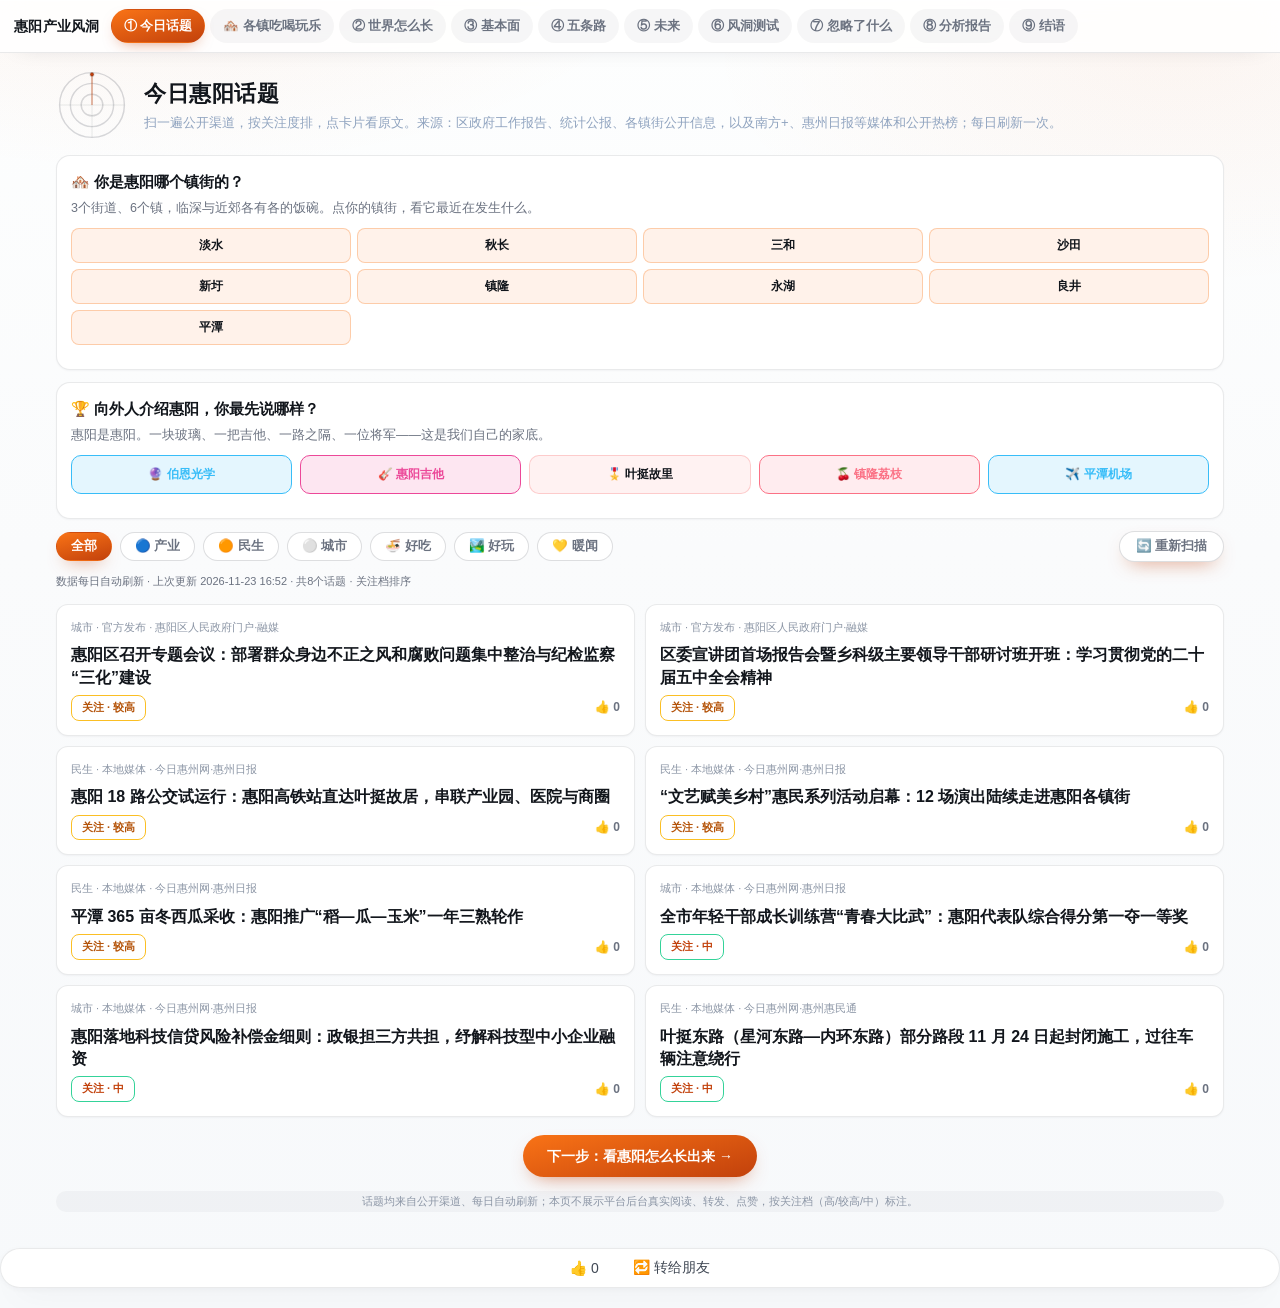
==== commit 01c34d04: "话术调整：开场与导语统一口语、去浮词 2026-11-25" ====
--- a/index.html
+++ b/index.html
@@ -66,7 +66,7 @@
     </svg>
     <div>
       <h1>今日惠阳话题</h1>
-      <p class="sub">扫一遍公开渠道，按关注程度排。点卡片看详情。<br><span style="font-size:11px;color:#5b6b82">数据来源：惠阳区政府工作报告、统计公报与各镇街公开信息、南方+/惠州日报等媒体，以及微博/抖音/头条等公开热榜。统计区间：近期公开信息，每日自动刷新（优先最近1天）。本页不展示平台后台真实阅读、转发、点赞，改用关注档（高/较高/中）标注。</span></p>
+      <p class="sub">扫一遍公开渠道，按关注度排，点卡片看原文。来源：区政府工作报告、统计公报、各镇街公开信息，以及南方+、惠州日报等媒体和公开热榜；每日刷新一次。</p>
     </div>
   </div>
 
